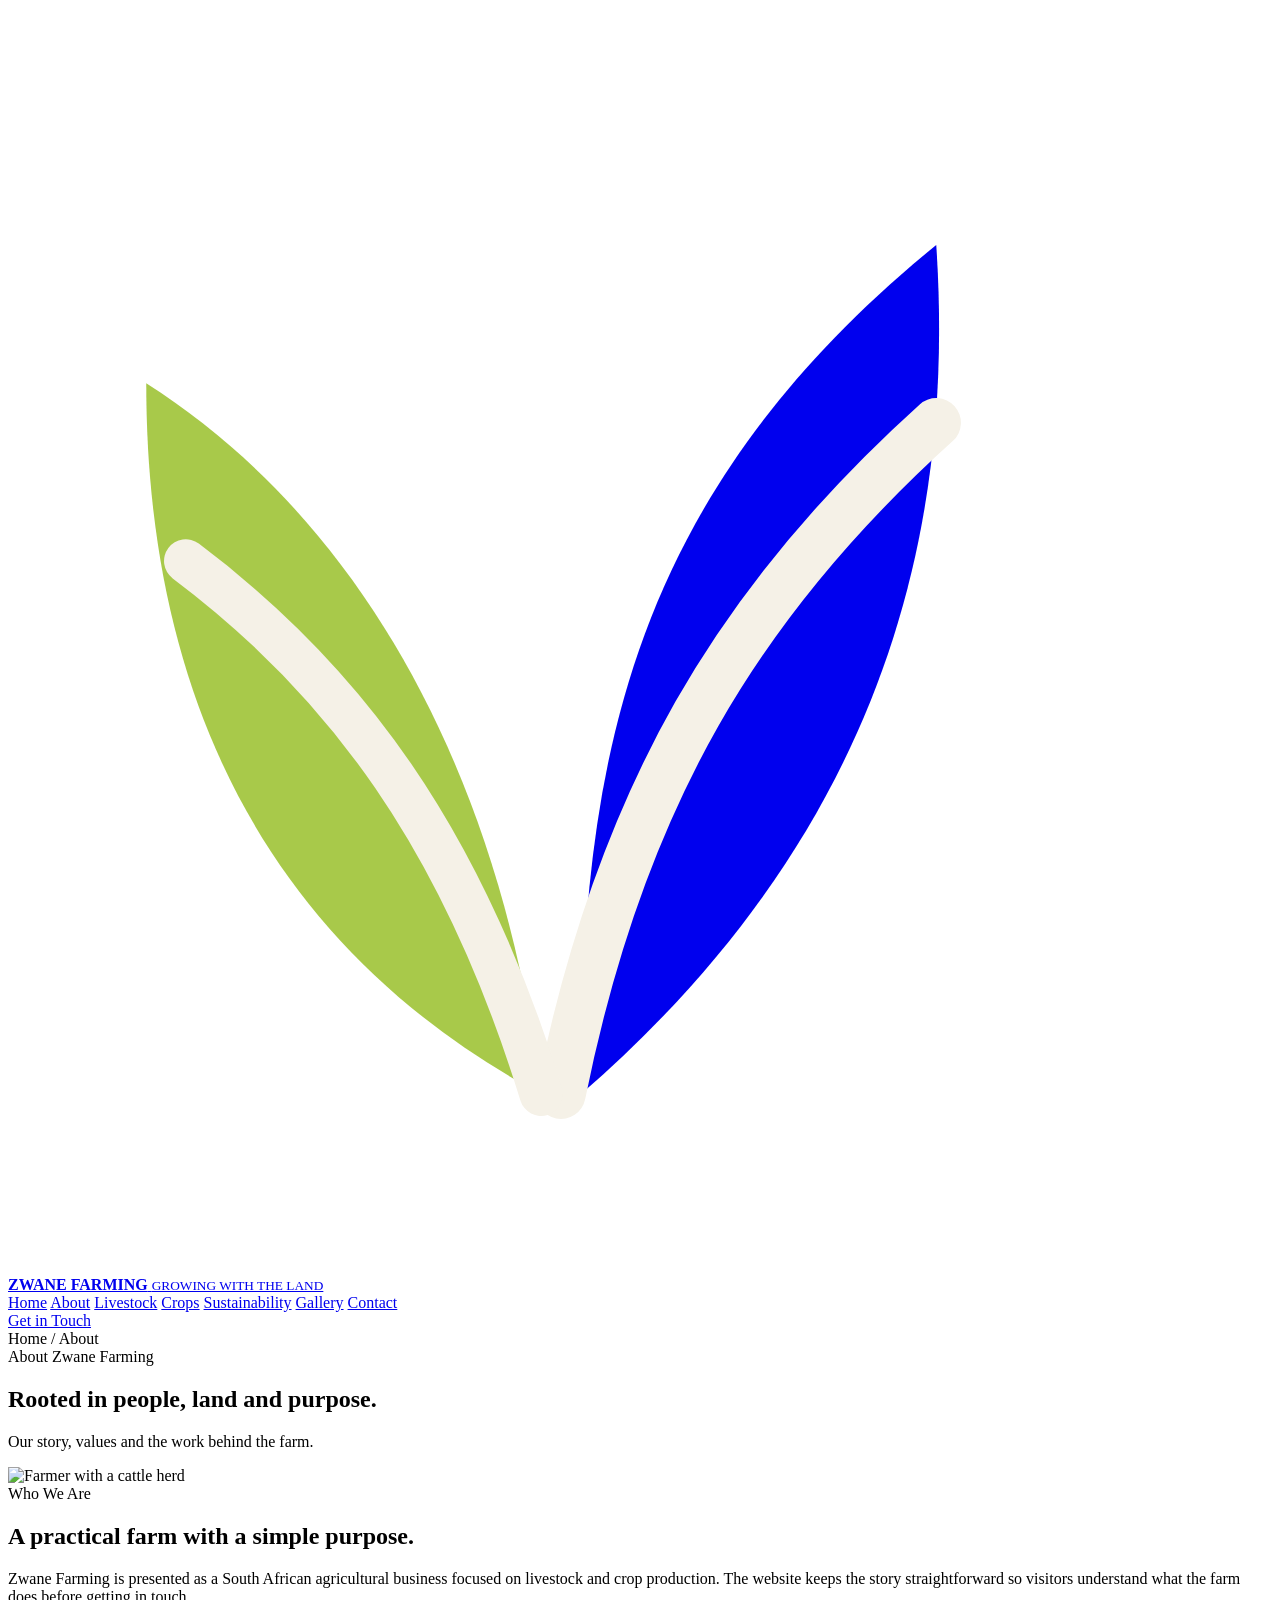
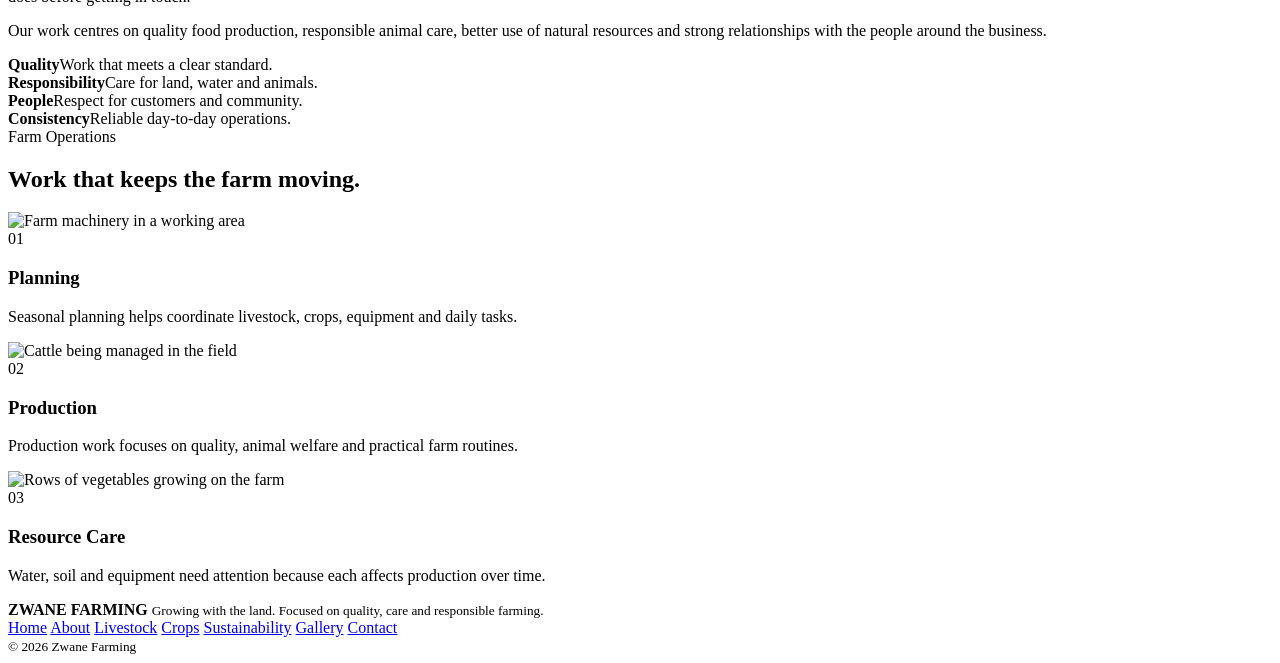
==== about.html @ 2502be92 "Add about page" ====
<!doctype html><html lang="en"><head><meta charset="utf-8"><meta name="viewport" content="width=device-width, initial-scale=1"><meta name="description" content="Learn about Zwane Farming, its purpose, values and day-to-day agricultural work."><meta name="author" content="Zwane Farming"><title>About Us | Zwane Farming</title><link rel="stylesheet" href="css/style.css"></head><body><header class="site-header">
    <div class="container nav-wrap">
        <a class="brand" href="index.html" aria-label="Zwane Farming home">
            <svg class="brand-mark" viewBox="0 0 64 64" aria-hidden="true">
                <path d="M29 55C29 39 31 25 47 12C48 27 44 42 29 55Z" fill="currentColor"/>
                <path d="M27 55C25 39 18 26 7 19C7 36 14 48 27 55Z" fill="#A8C94A"/>
                <path d="M28 55C31 40 37 30 47 21" fill="none" stroke="#F5F1E7" stroke-width="2.5" stroke-linecap="round"/>
                <path d="M27 55C23 42 17 34 9 28" fill="none" stroke="#F5F1E7" stroke-width="2.2" stroke-linecap="round"/>
            </svg>
            <span class="brand-text">
                <strong>ZWANE FARMING</strong>
                <small>GROWING WITH THE LAND</small>
            </span>
        </a>
        <nav class="main-nav" aria-label="Main navigation">
                <a href="index.html">Home</a>
                <a href="about.html" aria-current="page">About</a>
                <a href="livestock.html">Livestock</a>
                <a href="crops.html">Crops</a>
                <a href="sustainability.html">Sustainability</a>
                <a href="gallery.html">Gallery</a>
                <a href="contact.html">Contact</a>
        </nav>
        <div class="header-actions">
            <a class="nav-cta" href="contact.html">Get in Touch</a>
        </div>
    </div>
</header><main>
<section class="page-hero"><div class="container"><div class="breadcrumb">Home / About</div><div class="section-kicker light">About Zwane Farming</div><h1>Rooted in people, land and purpose.</h1><p>Our story, values and the work behind the farm.</p></div></section>
<section class="section section--cream"><div class="container two-col"><div class="image-card"><img src="images/farmer-1400.jpg" srcset="images/farmer-480.jpg 480w, images/farmer-900.jpg 900w, images/farmer-1400.jpg 1400w" sizes="(max-width: 760px) 92vw, 47vw" alt="Farmer with a cattle herd" loading="lazy"></div><div class="text-block"><div class="section-kicker">Who We Are</div><h2>A practical farm with a simple purpose.</h2><p class="lead">Zwane Farming is presented as a South African agricultural business focused on livestock and crop production. The website keeps the story straightforward so visitors understand what the farm does before getting in touch.</p><p>Our work centres on quality food production, responsible animal care, better use of natural resources and strong relationships with the people around the business.</p><div class="value-grid"><div class="value-card"><strong>Quality</strong><span>Work that meets a clear standard.</span></div><div class="value-card"><strong>Responsibility</strong><span>Care for land, water and animals.</span></div><div class="value-card"><strong>People</strong><span>Respect for customers and community.</span></div><div class="value-card"><strong>Consistency</strong><span>Reliable day-to-day operations.</span></div></div></div></div></section>
<section class="section section--white" id="operations"><div class="container"><div class="section-kicker">Farm Operations</div><h2>Work that keeps the farm moving.</h2><div class="card-grid"><article class="service-card"><img src="images/operations-900.jpg" srcset="images/operations-480.jpg 480w, images/operations-900.jpg 900w, images/operations-1400.jpg 1400w" sizes="(max-width: 760px) 92vw, 31vw" alt="Farm machinery in a working area" loading="lazy"><div class="service-body"><span class="number">01</span><h3>Planning</h3><p>Seasonal planning helps coordinate livestock, crops, equipment and daily tasks.</p></div></article><article class="service-card"><img src="images/cattle-900.jpg" srcset="images/cattle-480.jpg 480w, images/cattle-900.jpg 900w, images/cattle-1400.jpg 1400w" sizes="(max-width: 760px) 92vw, 31vw" alt="Cattle being managed in the field" loading="lazy"><div class="service-body"><span class="number">02</span><h3>Production</h3><p>Production work focuses on quality, animal welfare and practical farm routines.</p></div></article><article class="service-card"><img src="images/crops-900.jpg" srcset="images/crops-480.jpg 480w, images/crops-900.jpg 900w, images/crops-1400.jpg 1400w" sizes="(max-width: 760px) 92vw, 31vw" alt="Rows of vegetables growing on the farm" loading="lazy"><div class="service-body"><span class="number">03</span><h3>Resource Care</h3><p>Water, soil and equipment need attention because each affects production over time.</p></div></article></div></div></section></main><footer class="site-footer">
    <div class="container footer-inner">
        <div class="footer-brand-copy">
            <strong>ZWANE FARMING</strong>
            <small>Growing with the land. Focused on quality, care and responsible farming.</small>
        </div>
        <nav class="footer-links" aria-label="Footer navigation">
            <a href="index.html">Home</a>
            <a href="about.html">About</a>
            <a href="livestock.html">Livestock</a>
            <a href="crops.html">Crops</a>
            <a href="sustainability.html">Sustainability</a>
            <a href="gallery.html">Gallery</a>
            <a href="contact.html">Contact</a>
        </nav>
        <small class="copyright">© 2026 Zwane Farming</small>
    </div>
</footer></body></html>
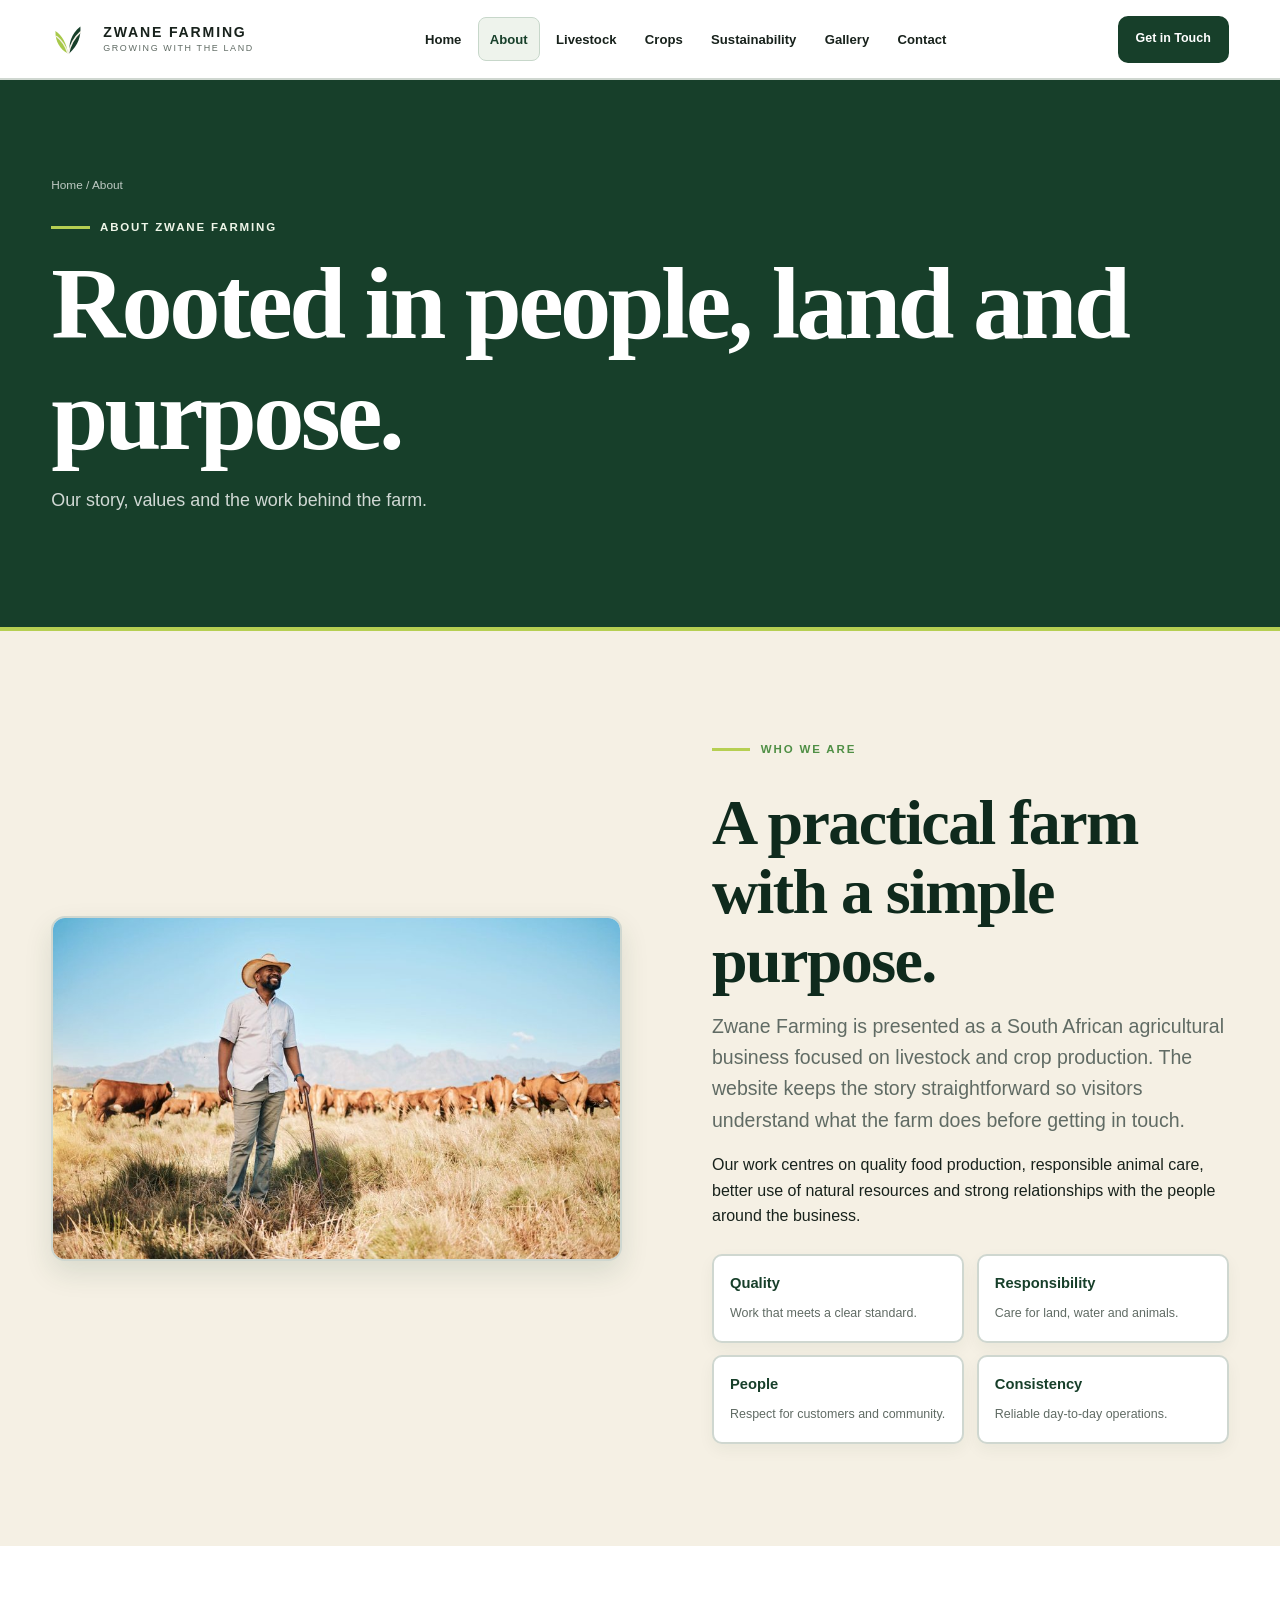
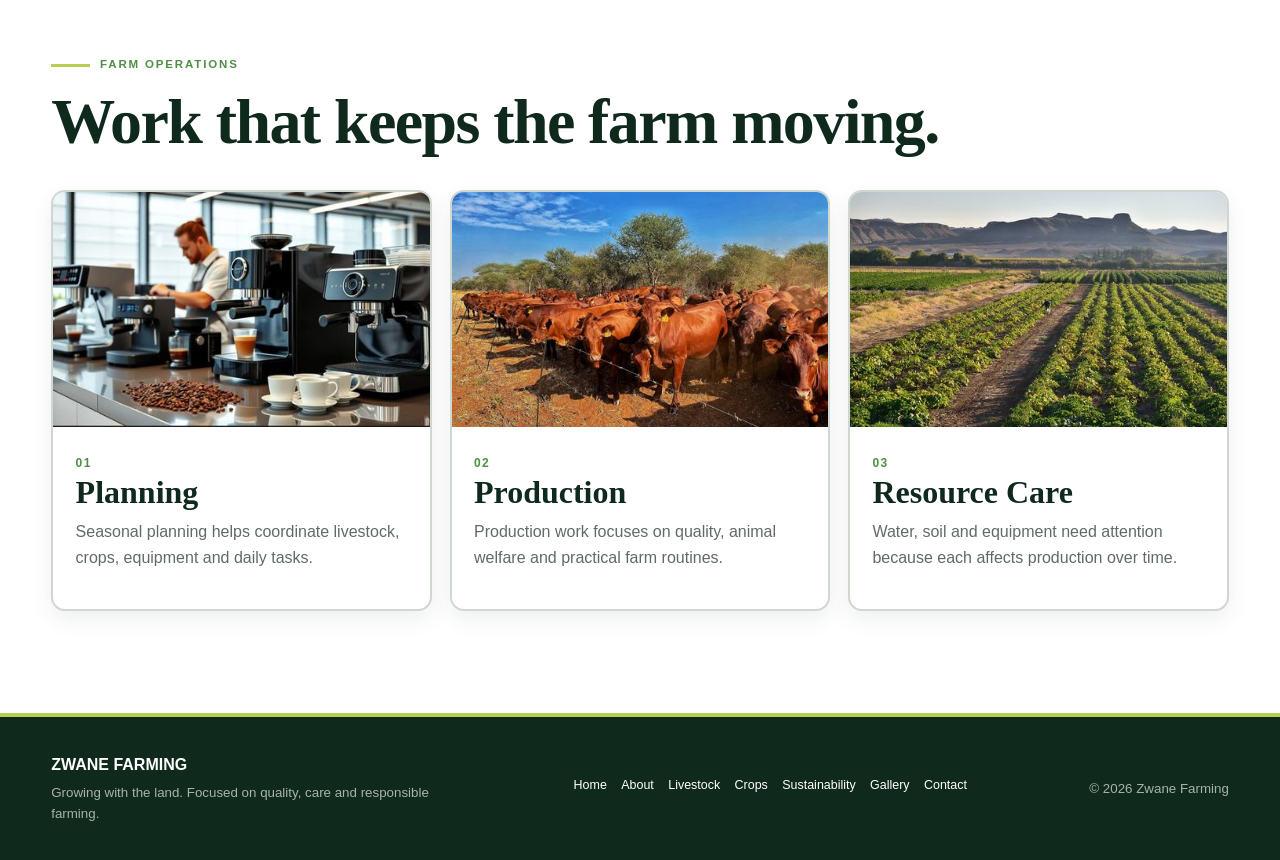
==== commit 60a6d51c: "Update about.html for local responsive images" ====
--- a/about.html
+++ b/about.html
@@ -27,8 +27,8 @@
     </div>
 </header><main>
 <section class="page-hero"><div class="container"><div class="breadcrumb">Home / About</div><div class="section-kicker light">About Zwane Farming</div><h1>Rooted in people, land and purpose.</h1><p>Our story, values and the work behind the farm.</p></div></section>
-<section class="section section--cream"><div class="container two-col"><div class="image-card"><img src="images/farmer-1400.jpg" srcset="images/farmer-480.jpg 480w, images/farmer-900.jpg 900w, images/farmer-1400.jpg 1400w" sizes="(max-width: 760px) 92vw, 47vw" alt="Farmer with a cattle herd" loading="lazy"></div><div class="text-block"><div class="section-kicker">Who We Are</div><h2>A practical farm with a simple purpose.</h2><p class="lead">Zwane Farming is presented as a South African agricultural business focused on livestock and crop production. The website keeps the story straightforward so visitors understand what the farm does before getting in touch.</p><p>Our work centres on quality food production, responsible animal care, better use of natural resources and strong relationships with the people around the business.</p><div class="value-grid"><div class="value-card"><strong>Quality</strong><span>Work that meets a clear standard.</span></div><div class="value-card"><strong>Responsibility</strong><span>Care for land, water and animals.</span></div><div class="value-card"><strong>People</strong><span>Respect for customers and community.</span></div><div class="value-card"><strong>Consistency</strong><span>Reliable day-to-day operations.</span></div></div></div></div></section>
-<section class="section section--white" id="operations"><div class="container"><div class="section-kicker">Farm Operations</div><h2>Work that keeps the farm moving.</h2><div class="card-grid"><article class="service-card"><img src="images/operations-900.jpg" srcset="images/operations-480.jpg 480w, images/operations-900.jpg 900w, images/operations-1400.jpg 1400w" sizes="(max-width: 760px) 92vw, 31vw" alt="Farm machinery in a working area" loading="lazy"><div class="service-body"><span class="number">01</span><h3>Planning</h3><p>Seasonal planning helps coordinate livestock, crops, equipment and daily tasks.</p></div></article><article class="service-card"><img src="images/cattle-900.jpg" srcset="images/cattle-480.jpg 480w, images/cattle-900.jpg 900w, images/cattle-1400.jpg 1400w" sizes="(max-width: 760px) 92vw, 31vw" alt="Cattle being managed in the field" loading="lazy"><div class="service-body"><span class="number">02</span><h3>Production</h3><p>Production work focuses on quality, animal welfare and practical farm routines.</p></div></article><article class="service-card"><img src="images/crops-900.jpg" srcset="images/crops-480.jpg 480w, images/crops-900.jpg 900w, images/crops-1400.jpg 1400w" sizes="(max-width: 760px) 92vw, 31vw" alt="Rows of vegetables growing on the farm" loading="lazy"><div class="service-body"><span class="number">03</span><h3>Resource Care</h3><p>Water, soil and equipment need attention because each affects production over time.</p></div></article></div></div></section></main><footer class="site-footer">
+<section class="section section--cream"><div class="container two-col"><div class="image-card"><img src="images/farmer-1400.svg" srcset="images/farmer-480.svg 480w, images/farmer-900.svg 900w, images/farmer-1400.svg 1400w" sizes="(max-width: 760px) 92vw, 47vw" alt="Farmer with a cattle herd" loading="lazy"></div><div class="text-block"><div class="section-kicker">Who We Are</div><h2>A practical farm with a simple purpose.</h2><p class="lead">Zwane Farming is presented as a South African agricultural business focused on livestock and crop production. The website keeps the story straightforward so visitors understand what the farm does before getting in touch.</p><p>Our work centres on quality food production, responsible animal care, better use of natural resources and strong relationships with the people around the business.</p><div class="value-grid"><div class="value-card"><strong>Quality</strong><span>Work that meets a clear standard.</span></div><div class="value-card"><strong>Responsibility</strong><span>Care for land, water and animals.</span></div><div class="value-card"><strong>People</strong><span>Respect for customers and community.</span></div><div class="value-card"><strong>Consistency</strong><span>Reliable day-to-day operations.</span></div></div></div></div></section>
+<section class="section section--white" id="operations"><div class="container"><div class="section-kicker">Farm Operations</div><h2>Work that keeps the farm moving.</h2><div class="card-grid"><article class="service-card"><img src="images/operations-900.svg" srcset="images/operations-480.svg 480w, images/operations-900.svg 900w, images/operations-1400.svg 1400w" sizes="(max-width: 760px) 92vw, 31vw" alt="Farm machinery in a working area" loading="lazy"><div class="service-body"><span class="number">01</span><h3>Planning</h3><p>Seasonal planning helps coordinate livestock, crops, equipment and daily tasks.</p></div></article><article class="service-card"><img src="images/cattle-900.svg" srcset="images/cattle-480.svg 480w, images/cattle-900.svg 900w, images/cattle-1400.svg 1400w" sizes="(max-width: 760px) 92vw, 31vw" alt="Cattle being managed in the field" loading="lazy"><div class="service-body"><span class="number">02</span><h3>Production</h3><p>Production work focuses on quality, animal welfare and practical farm routines.</p></div></article><article class="service-card"><img src="images/crops-900.svg" srcset="images/crops-480.svg 480w, images/crops-900.svg 900w, images/crops-1400.svg 1400w" sizes="(max-width: 760px) 92vw, 31vw" alt="Rows of vegetables growing on the farm" loading="lazy"><div class="service-body"><span class="number">03</span><h3>Resource Care</h3><p>Water, soil and equipment need attention because each affects production over time.</p></div></article></div></div></section></main><footer class="site-footer">
     <div class="container footer-inner">
         <div class="footer-brand-copy">
             <strong>ZWANE FARMING</strong>
--- a/css/style.css
+++ b/css/style.css
@@ -0,0 +1,1000 @@
+:root {
+    --forest: #173f2a;
+    --forest-dark: #0f2a1d;
+    --forest-light: #2d6545;
+    --leaf: #4f8f45;
+    --lime: #b6cf52;
+    --cream: #f5f0e4;
+    --sand: #e1d8c7;
+    --ink: #18221c;
+    --muted: #606b64;
+    --white: #ffffff;
+    --line: #cfd7d0;
+    --line-dark: #95a39a;
+    --shadow: 0 12px 28px rgba(23, 63, 42, 0.12);
+    --shadow-hover: 0 18px 38px rgba(23, 63, 42, 0.20);
+    --radius: 14px;
+    --max: 1180px;
+}
+
+/* =========================
+   DEFAULT CSS STYLES
+   ========================= */
+*, *::before, *::after {
+    box-sizing: border-box;
+}
+
+html {
+    scroll-behavior: smooth;
+}
+
+body {
+    margin: 0;
+    font-family: Arial, Helvetica, sans-serif;
+    font-size: 16px;
+    line-height: 1.6;
+    color: var(--ink);
+    background: var(--cream);
+}
+
+img {
+    display: block;
+    max-width: 100%;
+    height: auto;
+}
+
+a {
+    color: inherit;
+    text-decoration: none;
+}
+
+button,
+input,
+select,
+textarea {
+    font: inherit;
+}
+
+button {
+    cursor: pointer;
+}
+
+p {
+    margin: 0 0 1rem;
+}
+
+section {
+    scroll-margin-top: 90px;
+}
+
+.container {
+    width: min(92%, var(--max));
+    margin-inline: auto;
+}
+
+.section {
+    padding: clamp(4rem, 8vw, 7rem) 0;
+}
+
+.section--cream {
+    background: var(--cream);
+}
+
+.section--white {
+    background: var(--white);
+}
+
+/* =========================
+   TYPOGRAPHY
+   ========================= */
+h1,
+h2,
+h3 {
+    margin-top: 0;
+    font-family: Georgia, "Times New Roman", serif;
+    line-height: 1.08;
+    color: var(--forest-dark);
+}
+
+h1 {
+    margin-bottom: 1rem;
+    font-size: clamp(3rem, 8vw, 7.5rem);
+    font-weight: 700;
+    letter-spacing: -0.035em;
+}
+
+h2 {
+    margin-bottom: 1rem;
+    font-size: clamp(2.2rem, 5vw, 4.4rem);
+    font-weight: 700;
+    letter-spacing: -0.025em;
+}
+
+h3 {
+    margin-bottom: 0.6rem;
+    font-size: clamp(1.35rem, 3vw, 2rem);
+}
+
+.lead {
+    max-width: 46rem;
+    font-size: clamp(1.05rem, 1.7vw, 1.22rem);
+    color: var(--muted);
+}
+
+.section-kicker {
+    display: inline-flex;
+    align-items: center;
+    gap: 0.65rem;
+    margin-bottom: 1rem;
+    color: var(--leaf);
+    font-size: 0.72rem;
+    font-weight: 700;
+    letter-spacing: 0.16em;
+    line-height: 1;
+    text-transform: uppercase;
+}
+
+.section-kicker::before {
+    content: "";
+    width: 2.4rem;
+    height: 3px;
+    background: var(--lime);
+}
+
+.section-kicker.light {
+    color: #eef5e8;
+}
+
+.section-kicker.light::before {
+    background: var(--lime);
+}
+
+/* =========================
+   KEYBOARD FOCUS
+   ========================= */
+a:focus-visible,
+button:focus-visible,
+input:focus-visible,
+select:focus-visible,
+textarea:focus-visible {
+    outline: 3px solid var(--lime);
+    outline-offset: 4px;
+}
+
+/* =========================
+   HEADER AND NAVIGATION
+   ========================= */
+.site-header {
+    position: sticky;
+    top: 0;
+    z-index: 50;
+    background: rgba(255, 255, 255, 0.97);
+    border-bottom: 2px solid var(--line);
+}
+
+.nav-wrap {
+    min-height: 78px;
+    display: flex;
+    align-items: center;
+    justify-content: space-between;
+    gap: 1.2rem;
+}
+
+.brand {
+    display: inline-flex;
+    align-items: center;
+    gap: 0.75rem;
+    min-width: max-content;
+}
+
+.brand-mark {
+    width: 2.5rem;
+    height: 2.5rem;
+    flex: 0 0 auto;
+    color: var(--forest);
+}
+
+.brand-text {
+    display: grid;
+    line-height: 1;
+}
+
+.brand-text strong {
+    font-size: 0.88rem;
+    letter-spacing: 0.13em;
+}
+
+.brand-text small {
+    margin-top: 0.3rem;
+    color: var(--muted);
+    font-size: 0.56rem;
+    letter-spacing: 0.18em;
+}
+
+.main-nav {
+    display: flex;
+    align-items: center;
+    justify-content: center;
+    gap: 0.25rem;
+}
+
+.main-nav a {
+    position: relative;
+    padding: 0.65rem 0.7rem;
+    border: 1px solid transparent;
+    color: var(--ink);
+    border-radius: 8px;
+    font-size: 0.82rem;
+    font-weight: 700;
+    transition: background-color 0.2s ease, color 0.2s ease, border-color 0.2s ease, transform 0.2s ease;
+}
+
+.main-nav a:hover,
+.main-nav a[aria-current="page"] {
+    background: #eef3ec;
+    border-color: #c7d7ca;
+    color: var(--forest);
+}
+
+.main-nav a:active {
+    transform: translateY(2px);
+}
+
+.main-nav a:focus-visible {
+    border-color: var(--lime);
+}
+
+.nav-cta,
+.btn {
+    display: inline-flex;
+    align-items: center;
+    justify-content: center;
+    gap: 0.55rem;
+    border-radius: 10px;
+    font-weight: 700;
+    transition: transform 0.2s ease, box-shadow 0.2s ease, background-color 0.2s ease, color 0.2s ease, border-color 0.2s ease;
+}
+
+.nav-cta {
+    padding: 0.72rem 1rem;
+    border: 2px solid var(--forest);
+    background: var(--forest);
+    color: var(--white);
+    font-size: 0.78rem;
+}
+
+.nav-cta:hover {
+    background: var(--white);
+    color: var(--forest);
+    box-shadow: var(--shadow);
+    transform: translateY(-2px);
+}
+
+.nav-cta:active {
+    transform: translateY(1px);
+}
+
+/* =========================
+   HERO
+   ========================= */
+.hero {
+    position: relative;
+    min-height: 78vh;
+    display: grid;
+    align-items: center;
+    overflow: hidden;
+    background: var(--forest);
+    color: var(--white);
+}
+
+.hero::before {
+    content: "";
+    position: absolute;
+    inset: 0;
+    z-index: 1;
+    background: linear-gradient(90deg, rgba(4, 26, 16, 0.80) 0%, rgba(4, 26, 16, 0.55) 48%, rgba(4, 26, 16, 0.20) 100%);
+}
+
+.hero-media {
+    position: absolute;
+    inset: 0;
+    width: 100%;
+    height: 100%;
+    object-fit: cover;
+}
+
+.hero-content {
+    position: relative;
+    z-index: 2;
+    max-width: 860px;
+    padding: clamp(5rem, 11vw, 9rem) 0;
+}
+
+.hero h1 {
+    margin: 1rem 0;
+    color: var(--white);
+}
+
+.hero-tagline {
+    margin-bottom: 0.8rem;
+    font-family: Georgia, "Times New Roman", serif;
+    font-size: clamp(1.5rem, 3vw, 2.6rem);
+}
+
+.hero-copy {
+    max-width: 42rem;
+    color: rgba(255, 255, 255, 0.92);
+    font-size: clamp(1rem, 1.7vw, 1.2rem);
+}
+
+.hero-actions {
+    display: flex;
+    flex-wrap: wrap;
+    gap: 0.8rem;
+    margin-top: 1.7rem;
+}
+
+.btn {
+    padding: 0.88rem 1.18rem;
+    border: 2px solid transparent;
+    font-size: 0.84rem;
+}
+
+.btn-primary {
+    border-color: var(--leaf);
+    background: var(--leaf);
+    color: var(--white);
+    box-shadow: 0 10px 20px rgba(79, 143, 69, 0.25);
+}
+
+.btn-primary:hover {
+    background: #3e7a36;
+    border-color: #3e7a36;
+    box-shadow: 0 15px 26px rgba(79, 143, 69, 0.34);
+    transform: translateY(-2px);
+}
+
+.btn-primary:active {
+    transform: translateY(1px) scale(0.99);
+}
+
+.btn-secondary {
+    border-color: var(--white);
+    background: rgba(255, 255, 255, 0.08);
+    color: var(--white);
+}
+
+.btn-secondary:hover {
+    background: var(--white);
+    color: var(--forest);
+}
+
+.btn-secondary:active {
+    transform: translateY(1px);
+}
+
+.hero-note {
+    position: absolute;
+    right: 4%;
+    bottom: 8%;
+    z-index: 2;
+    min-width: 190px;
+    padding: 0.9rem 1rem;
+    border: 1px solid rgba(255, 255, 255, 0.25);
+    border-left: 4px solid var(--lime);
+    border-radius: 10px;
+    background: rgba(7, 28, 18, 0.62);
+    box-shadow: 0 12px 24px rgba(0, 0, 0, 0.16);
+}
+
+.hero-note strong,
+.hero-note small {
+    display: block;
+}
+
+.hero-note strong {
+    font-size: 0.9rem;
+}
+
+.hero-note small {
+    color: rgba(255, 255, 255, 0.78);
+}
+
+/* =========================
+   LAYOUT
+   ========================= */
+.intro-grid,
+.two-col {
+    display: grid;
+    grid-template-columns: 1.05fr 0.95fr;
+    gap: clamp(2rem, 7vw, 6rem);
+    align-items: center;
+}
+
+.image-card {
+    overflow: hidden;
+    border: 2px solid var(--line);
+    border-radius: var(--radius);
+    background: var(--white);
+    box-shadow: var(--shadow);
+}
+
+.image-card img {
+    width: 100%;
+    height: 100%;
+    object-fit: cover;
+    transition: transform 0.3s ease, filter 0.3s ease;
+}
+
+.image-card:hover {
+    border-color: var(--leaf);
+    box-shadow: var(--shadow-hover);
+}
+
+.image-card:hover img {
+    transform: scale(1.03);
+    filter: saturate(1.05);
+}
+
+.text-block > * + * {
+    margin-top: 1rem;
+}
+
+.value-grid {
+    display: grid;
+    grid-template-columns: repeat(2, 1fr);
+    gap: 0.8rem;
+    margin-top: 1.6rem;
+}
+
+.value-card {
+    padding: 1rem;
+    border: 2px solid var(--line);
+    border-radius: 10px;
+    background: var(--white);
+    box-shadow: 0 6px 16px rgba(23, 63, 42, 0.05);
+    transition: transform 0.2s ease, border-color 0.2s ease, box-shadow 0.2s ease;
+}
+
+.value-card:hover {
+    border-color: var(--lime);
+    box-shadow: 0 10px 22px rgba(23, 63, 42, 0.10);
+    transform: translateY(-3px);
+}
+
+.value-card strong {
+    display: block;
+    margin-bottom: 0.2rem;
+    color: var(--forest);
+    font-size: 0.92rem;
+}
+
+.value-card span {
+    color: var(--muted);
+    font-size: 0.78rem;
+}
+
+.card-grid {
+    display: grid;
+    grid-template-columns: repeat(3, 1fr);
+    gap: 1.1rem;
+    margin-top: 2.1rem;
+}
+
+.service-card {
+    overflow: hidden;
+    border: 2px solid var(--line);
+    border-radius: var(--radius);
+    background: var(--white);
+    box-shadow: 0 8px 22px rgba(23, 63, 42, 0.08);
+    transition: transform 0.25s ease, box-shadow 0.25s ease, border-color 0.25s ease;
+}
+
+.service-card:hover {
+    border-color: var(--leaf);
+    box-shadow: var(--shadow-hover);
+    transform: translateY(-7px);
+}
+
+.service-card:active {
+    transform: translateY(-2px) scale(0.995);
+}
+
+.service-card img {
+    width: 100%;
+    aspect-ratio: 16 / 10;
+    object-fit: cover;
+}
+
+.service-body {
+    padding: 1.4rem;
+}
+
+.service-body .number {
+    color: var(--leaf);
+    font-size: 0.75rem;
+    font-weight: 700;
+    letter-spacing: 0.12em;
+}
+
+.service-body p {
+    color: var(--muted);
+}
+
+.text-link {
+    display: inline-flex;
+    align-items: center;
+    gap: 0.4rem;
+    border-bottom: 2px solid transparent;
+    color: var(--forest);
+    font-weight: 700;
+    transition: color 0.2s ease, border-color 0.2s ease, transform 0.2s ease;
+}
+
+.text-link:hover {
+    border-color: var(--lime);
+    color: var(--leaf);
+}
+
+.text-link:active {
+    transform: translateX(2px);
+}
+
+/* =========================
+   FEATURE BLOCKS
+   ========================= */
+.feature {
+    display: grid;
+    grid-template-columns: 1fr 1fr;
+    min-height: 30rem;
+    overflow: hidden;
+    border: 2px solid var(--forest);
+    border-radius: var(--radius);
+    background: var(--forest);
+    color: var(--white);
+    box-shadow: var(--shadow);
+}
+
+.feature img {
+    width: 100%;
+    height: 100%;
+    object-fit: cover;
+}
+
+.feature-content {
+    display: flex;
+    flex-direction: column;
+    justify-content: center;
+    padding: clamp(2rem, 5vw, 4.4rem);
+}
+
+.feature-content p {
+    max-width: 34rem;
+    color: rgba(255, 255, 255, 0.78);
+}
+
+.feature-reverse img {
+    order: 2;
+}
+
+.feature-reverse .feature-content {
+    order: 1;
+    background: var(--forest-light);
+}
+
+/* =========================
+   SUSTAINABILITY
+   ========================= */
+.sustain {
+    position: relative;
+    overflow: hidden;
+    background: var(--forest-dark);
+    color: var(--white);
+}
+
+.sustain-bg {
+    position: absolute;
+    inset: 0;
+    width: 100%;
+    height: 100%;
+    object-fit: cover;
+    opacity: 0.24;
+}
+
+.sustain-overlay {
+    position: absolute;
+    inset: 0;
+    background: linear-gradient(110deg, rgba(5, 31, 18, 0.96), rgba(5, 31, 18, 0.82));
+}
+
+.sustain-inner {
+    position: relative;
+    z-index: 1;
+    display: grid;
+    grid-template-columns: 1.1fr 0.9fr;
+    gap: 3rem;
+    align-items: center;
+}
+
+.sustain-copy p {
+    max-width: 38rem;
+    color: rgba(255, 255, 255, 0.78);
+}
+
+.sustain-points {
+    display: grid;
+    grid-template-columns: repeat(2, 1fr);
+    gap: 0.9rem;
+}
+
+.sustain-point {
+    padding: 1.1rem;
+    border: 2px solid rgba(255, 255, 255, 0.18);
+    border-radius: 10px;
+    background: rgba(255, 255, 255, 0.06);
+    transition: background-color 0.2s ease, border-color 0.2s ease, transform 0.2s ease;
+}
+
+.sustain-point:hover {
+    border-color: var(--lime);
+    background: rgba(255, 255, 255, 0.10);
+    transform: translateY(-3px);
+}
+
+.sustain-point span {
+    display: block;
+    margin-bottom: 0.4rem;
+    color: var(--lime);
+    font-size: 1.4rem;
+}
+
+.sustain-point strong {
+    font-size: 0.92rem;
+}
+
+/* =========================
+   STATISTICS
+   ========================= */
+.stats {
+    background: var(--forest);
+    color: var(--white);
+}
+
+.stats-grid {
+    display: grid;
+    grid-template-columns: repeat(4, 1fr);
+    gap: 1rem;
+}
+
+.stat {
+    padding: 1.4rem 1rem;
+    border-right: 1px solid rgba(255, 255, 255, 0.18);
+    text-align: center;
+}
+
+.stat:last-child {
+    border-right: 0;
+}
+
+.stat strong {
+    display: block;
+    font-family: Georgia, "Times New Roman", serif;
+    font-size: clamp(1.7rem, 4vw, 2.7rem);
+}
+
+.stat span {
+    color: rgba(255, 255, 255, 0.70);
+    font-size: 0.78rem;
+}
+
+/* =========================
+   GALLERY
+   ========================= */
+.gallery-grid {
+    display: grid;
+    grid-template-columns: 2fr 1fr 1fr;
+    gap: 0.9rem;
+    margin-top: 2rem;
+}
+
+.gallery-item {
+    position: relative;
+    min-height: 15rem;
+    overflow: hidden;
+    border: 2px solid var(--line);
+    border-radius: 12px;
+    background: var(--sand);
+}
+
+.gallery-item.large {
+    grid-row: span 2;
+    min-height: 31rem;
+}
+
+.gallery-item img {
+    width: 100%;
+    height: 100%;
+    object-fit: cover;
+    transition: transform 0.3s ease, filter 0.3s ease;
+}
+
+.gallery-item:hover {
+    border-color: var(--leaf);
+}
+
+.gallery-item:hover img {
+    transform: scale(1.06);
+    filter: saturate(1.08);
+}
+
+.gallery-item figcaption {
+    position: absolute;
+    left: 0.75rem;
+    bottom: 0.75rem;
+    padding: 0.4rem 0.65rem;
+    border: 1px solid rgba(255, 255, 255, 0.35);
+    border-radius: 6px;
+    background: rgba(7, 30, 18, 0.82);
+    color: var(--white);
+    font-size: 0.74rem;
+    font-weight: 700;
+}
+
+/* =========================
+   QUOTES AND TESTIMONIALS
+   ========================= */
+.quote {
+    padding-left: 1.2rem;
+    border-left: 4px solid var(--lime);
+    font-family: Georgia, "Times New Roman", serif;
+    font-size: 1.25rem;
+}
+
+.testimonial-grid {
+    display: grid;
+    grid-template-columns: repeat(3, 1fr);
+    gap: 1rem;
+    margin-top: 2rem;
+}
+
+.testimonial {
+    padding: 1.5rem;
+    border: 2px solid var(--line);
+    border-radius: 12px;
+    background: var(--white);
+    box-shadow: 0 8px 20px rgba(23, 63, 42, 0.06);
+    transition: transform 0.2s ease, border-color 0.2s ease, box-shadow 0.2s ease;
+}
+
+.testimonial:hover {
+    border-color: var(--lime);
+    box-shadow: var(--shadow);
+    transform: translateY(-4px);
+}
+
+.testimonial .stars {
+    margin-bottom: 0.6rem;
+    color: #7f9340;
+    letter-spacing: 0.1em;
+}
+
+.testimonial p {
+    color: var(--muted);
+}
+
+.testimonial small {
+    color: var(--forest);
+    font-weight: 700;
+}
+
+/* =========================
+   CONTACT FORM
+   ========================= */
+.contact-layout {
+    display: grid;
+    grid-template-columns: 0.9fr 1.1fr;
+    gap: 2rem;
+    align-items: start;
+}
+
+.contact-card {
+    padding: clamp(1.4rem, 3vw, 2rem);
+    border: 2px solid var(--line);
+    border-radius: var(--radius);
+    background: var(--white);
+    box-shadow: var(--shadow);
+}
+
+.contact-card:hover {
+    border-color: #b9c8bc;
+}
+
+.contact-list {
+    display: grid;
+    gap: 0.9rem;
+    margin-top: 1.5rem;
+}
+
+.contact-item {
+    padding-bottom: 0.75rem;
+    border-bottom: 1px dashed var(--line-dark);
+}
+
+.contact-item:last-child {
+    border-bottom: 0;
+}
+
+.contact-item strong {
+    display: block;
+    margin-bottom: 0.15rem;
+    color: var(--leaf);
+    font-size: 0.83rem;
+    letter-spacing: 0.08em;
+    text-transform: uppercase;
+}
+
+.contact-item span {
+    color: var(--muted);
+}
+
+.form-grid {
+    display: grid;
+    grid-template-columns: 1fr 1fr;
+    gap: 1rem;
+}
+
+.field {
+    display: grid;
+    gap: 0.4rem;
+}
+
+.field.full {
+    grid-column: 1 / -1;
+}
+
+.field label {
+    color: var(--forest);
+    font-size: 0.82rem;
+    font-weight: 700;
+}
+
+.field input,
+.field select,
+.field textarea {
+    width: 100%;
+    padding: 0.82rem 0.9rem;
+    border: 2px solid #c8d1cb;
+    border-radius: 8px;
+    background: #fbfbf8;
+    color: var(--ink);
+    transition: border-color 0.2s ease, box-shadow 0.2s ease, background-color 0.2s ease;
+}
+
+.field input:hover,
+.field select:hover,
+.field textarea:hover {
+    border-color: var(--leaf);
+}
+
+.field input:focus,
+.field select:focus,
+.field textarea:focus {
+    border-color: var(--leaf);
+    background: var(--white);
+    box-shadow: 0 0 0 4px rgba(182, 207, 82, 0.20);
+    outline: none;
+}
+
+.field input:valid,
+.field select:valid,
+.field textarea:valid {
+    border-color: #7ba16f;
+}
+
+.field input:invalid:not(:placeholder-shown),
+.field textarea:invalid:not(:placeholder-shown) {
+    border-color: #b74f49;
+    background: #fff8f7;
+}
+
+.field textarea {
+    min-height: 9rem;
+    resize: vertical;
+}
+
+.form-note {
+    margin-top: 0.8rem;
+    color: var(--muted);
+    font-size: 0.76rem;
+}
+
+/* =========================
+   INNER PAGE HERO
+   ========================= */
+.page-hero {
+    padding: clamp(3.5rem, 8vw, 6rem) 0;
+    background: var(--forest);
+    border-bottom: 4px solid var(--lime);
+    color: var(--white);
+}
+
+.page-hero h1 {
+    color: var(--white);
+}
+
+.page-hero p {
+    max-width: 45rem;
+    color: rgba(255, 255, 255, 0.80);
+    font-size: clamp(1rem, 1.8vw, 1.12rem);
+}
+
+.breadcrumb {
+    margin-bottom: 1rem;
+    color: rgba(255, 255, 255, 0.72);
+    font-size: 0.74rem;
+}
+
+/* =========================
+   FOOTER
+   ========================= */
+.site-footer {
+    padding: 2.2rem 0;
+    border-top: 4px solid var(--lime);
+    background: var(--forest-dark);
+    color: var(--white);
+}
+
+.footer-inner {
+    display: flex;
+    align-items: center;
+    justify-content: space-between;
+    gap: 1rem;
+}
+
+.footer-brand-copy {
+    display: grid;
+    gap: 0.25rem;
+    max-width: 25rem;
+}
+
+.footer-brand-copy small,
+.footer-inner .copyright {
+    color: rgba(255, 255, 255, 0.64);
+}
+
+.footer-links {
+    display: flex;
+    flex-wrap: wrap;
+    gap: 0.9rem;
+    font-size: 0.78rem;
+}
+
+.footer-links a {
+    padding-bottom: 0.2rem;
+    border-bottom: 2px solid transparent;
+    transition: color 0.2s ease, border-color 0.2s ease, transform 0.2s ease;
+}
+
+.footer-links a:hover {
+    border-color: var(--lime);
+    color: var(--lime);
+}
+
+.footer-links a:active {
+    transform: translateY(1px);
+}
+
+/* =========================
+   RESPONSIVE BREAKPOINT 1
+   TABLET / SMALL DESKTOP
+   ========================= */
+@media (max-width: 980px) {
+    .nav-wrap {
+        flex-wrap: wrap;
+        padding: 0.8rem 0;
+    }
+
+    .main-nav {
+        order: 3;
+        width: 100%;
+        justify-content: flex-start;
